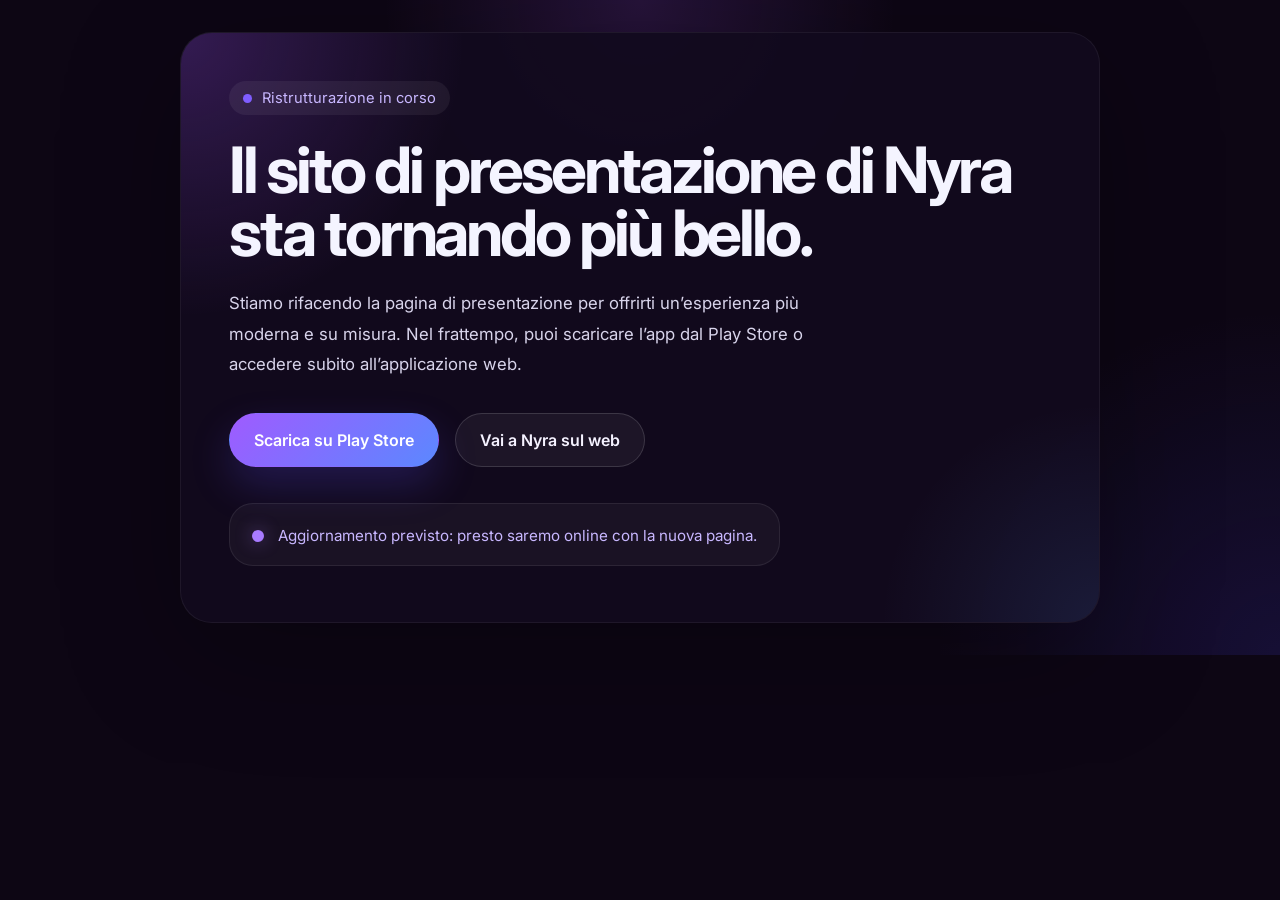
==== index.html @ f7d1f008 "Update Nyra v4" ====
<!DOCTYPE html>
<html lang="it">
<head>
    <meta charset="UTF-8">
    <meta name="viewport" content="width=device-width, initial-scale=1.0, viewport-fit=cover">
    <meta name="theme-color" content="#130925">
    <title>Nyra - Sito in ristrutturazione</title>
    <link rel="preconnect" href="https://fonts.googleapis.com">
    <link rel="preconnect" href="https://fonts.gstatic.com" crossorigin>
    <link href="https://fonts.googleapis.com/css2?family=Inter:wght@400;500;600;700&display=swap" rel="stylesheet">
    <style>
        :root {
            color-scheme: dark;
            background: #0d0614;
            color: #f4f4ff;
            font-family: 'Inter', sans-serif;
        }

        * {
            box-sizing: border-box;
        }

        html, body {
            min-height: 100%;
            margin: 0;
            padding: 0;
        }

        body {
            display: flex;
            align-items: center;
            justify-content: center;
            background: radial-gradient(circle at top, rgba(170, 88, 255, 0.16), transparent 28%),
                        radial-gradient(circle at bottom right, rgba(79, 72, 255, 0.14), transparent 24%),
                        #0d0614;
            padding: 32px;
        }

        .container {
            width: min(100%, 920px);
            padding: 48px 48px 56px;
            border-radius: 32px;
            background: rgba(18, 10, 30, 0.92);
            border: 1px solid rgba(255,255,255,0.06);
            box-shadow: 0 32px 120px rgba(0,0,0,0.25);
            position: relative;
            overflow: hidden;
        }

        .container::before {
            content: '';
            position: absolute;
            inset: 0;
            background: radial-gradient(circle at top left, rgba(164, 84, 255, 0.24), transparent 26%),
                        radial-gradient(circle at bottom right, rgba(94, 157, 255, 0.12), transparent 20%);
            pointer-events: none;
        }

        .content {
            position: relative;
            z-index: 1;
        }

        .eyebrow {
            display: inline-flex;
            align-items: center;
            gap: 10px;
            padding: 8px 14px;
            border-radius: 999px;
            background: rgba(255,255,255,0.06);
            color: #c8b7ff;
            font-size: 0.92rem;
            margin-bottom: 24px;
        }

        .eyebrow span {
            width: 9px;
            height: 9px;
            border-radius: 50%;
            background: #7f5dff;
            display: inline-block;
        }

        h1 {
            margin: 0;
            font-size: clamp(2.5rem, 5vw, 4.2rem);
            line-height: 0.98;
            letter-spacing: -0.05em;
        }

        p {
            margin: 24px 0 0;
            max-width: 640px;
            font-size: 1.05rem;
            line-height: 1.8;
            color: #d8d4eb;
        }

        .buttons {
            display: flex;
            flex-wrap: wrap;
            gap: 16px;
            margin-top: 34px;
        }

        .button {
            display: inline-flex;
            align-items: center;
            justify-content: center;
            min-width: 190px;
            padding: 16px 24px;
            border-radius: 999px;
            border: 1px solid transparent;
            text-decoration: none;
            font-weight: 600;
            transition: transform 0.25s ease, box-shadow 0.25s ease, background-color 0.25s ease;
        }

        .button-primary {
            background: linear-gradient(135deg, #9f5bff, #5b88ff);
            color: #fff;
            box-shadow: 0 18px 40px rgba(95, 80, 255, 0.22);
        }

        .button-secondary {
            background: rgba(255,255,255,0.05);
            color: #f5f2ff;
            border-color: rgba(255,255,255,0.14);
        }

        .button:hover {
            transform: translateY(-1px);
        }

        .button-primary:hover {
            box-shadow: 0 22px 48px rgba(95, 80, 255, 0.32);
        }

        .status-card {
            margin-top: 36px;
            padding: 22px 22px 20px;
            border-radius: 24px;
            background: rgba(255,255,255,0.04);
            border: 1px solid rgba(255,255,255,0.08);
            display: inline-flex;
            align-items: center;
            gap: 14px;
        }

        .status-dot {
            width: 12px;
            height: 12px;
            border-radius: 50%;
            background: #a87bff;
            box-shadow: 0 0 18px rgba(168,123,255,0.45);
        }

        .status-copy {
            font-size: 0.95rem;
            color: #c8b7ff;
        }

        @media (max-width: 640px) {
            .container {
                padding: 32px 24px 34px;
            }

            .buttons {
                flex-direction: column;
                align-items: stretch;
            }

            .button {
                width: 100%;
            }
        }
    </style>
</head>
<body>
    <main class="container">
        <div class="content">
            <div class="eyebrow"><span></span>Ristrutturazione in corso</div>
            <h1>Il sito di presentazione di Nyra sta tornando più bello.</h1>
            <p>Stiamo rifacendo la pagina di presentazione per offrirti un’esperienza più moderna e su misura. Nel frattempo, puoi scaricare l’app dal Play Store o accedere subito all’applicazione web.</p>
            <div class="buttons">
                <a class="button button-primary" href="https://play.google.com/store/apps/details?id=com.nyra.it" target="_blank" rel="noopener noreferrer">Scarica su Play Store</a>
                <a class="button button-secondary" href="/app">Vai a Nyra sul web</a>
            </div>
            <div class="status-card">
                <div class="status-dot"></div>
                <div class="status-copy">Aggiornamento previsto: presto saremo online con la nuova pagina.</div>
            </div>
        </div>
    </main>
</body>
</html>
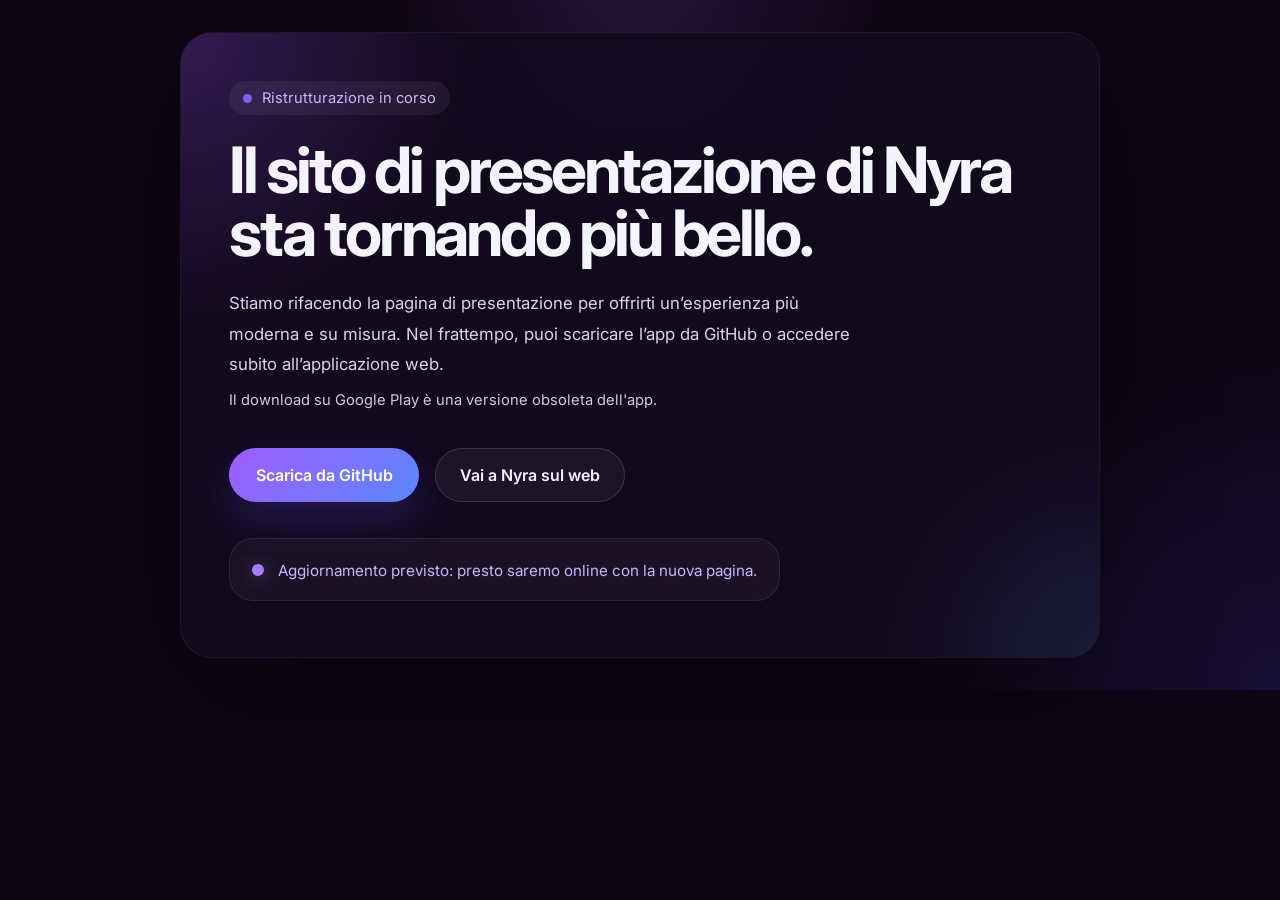
==== commit 50e2ff05: "Aggiornato link verso GitHub" ====
--- a/index.html
+++ b/index.html
@@ -181,9 +181,10 @@
         <div class="content">
             <div class="eyebrow"><span></span>Ristrutturazione in corso</div>
             <h1>Il sito di presentazione di Nyra sta tornando più bello.</h1>
-            <p>Stiamo rifacendo la pagina di presentazione per offrirti un’esperienza più moderna e su misura. Nel frattempo, puoi scaricare l’app dal Play Store o accedere subito all’applicazione web.</p>
+            <p>Stiamo rifacendo la pagina di presentazione per offrirti un’esperienza più moderna e su misura. Nel frattempo, puoi scaricare l’app da GitHub o accedere subito all’applicazione web.</p>
+            <p style="font-size:0.92rem;color:#cfc9e9;margin-top:8px;">Il download su Google Play è una versione obsoleta dell'app.</p>
             <div class="buttons">
-                <a class="button button-primary" href="https://play.google.com/store/apps/details?id=com.nyra.it" target="_blank" rel="noopener noreferrer">Scarica su Play Store</a>
+                <a class="button button-primary" href="https://github.com/AuraStudioItalia/nyra-website/releases" target="_blank" rel="noopener noreferrer">Scarica da GitHub</a>
                 <a class="button button-secondary" href="/app">Vai a Nyra sul web</a>
             </div>
             <div class="status-card">
